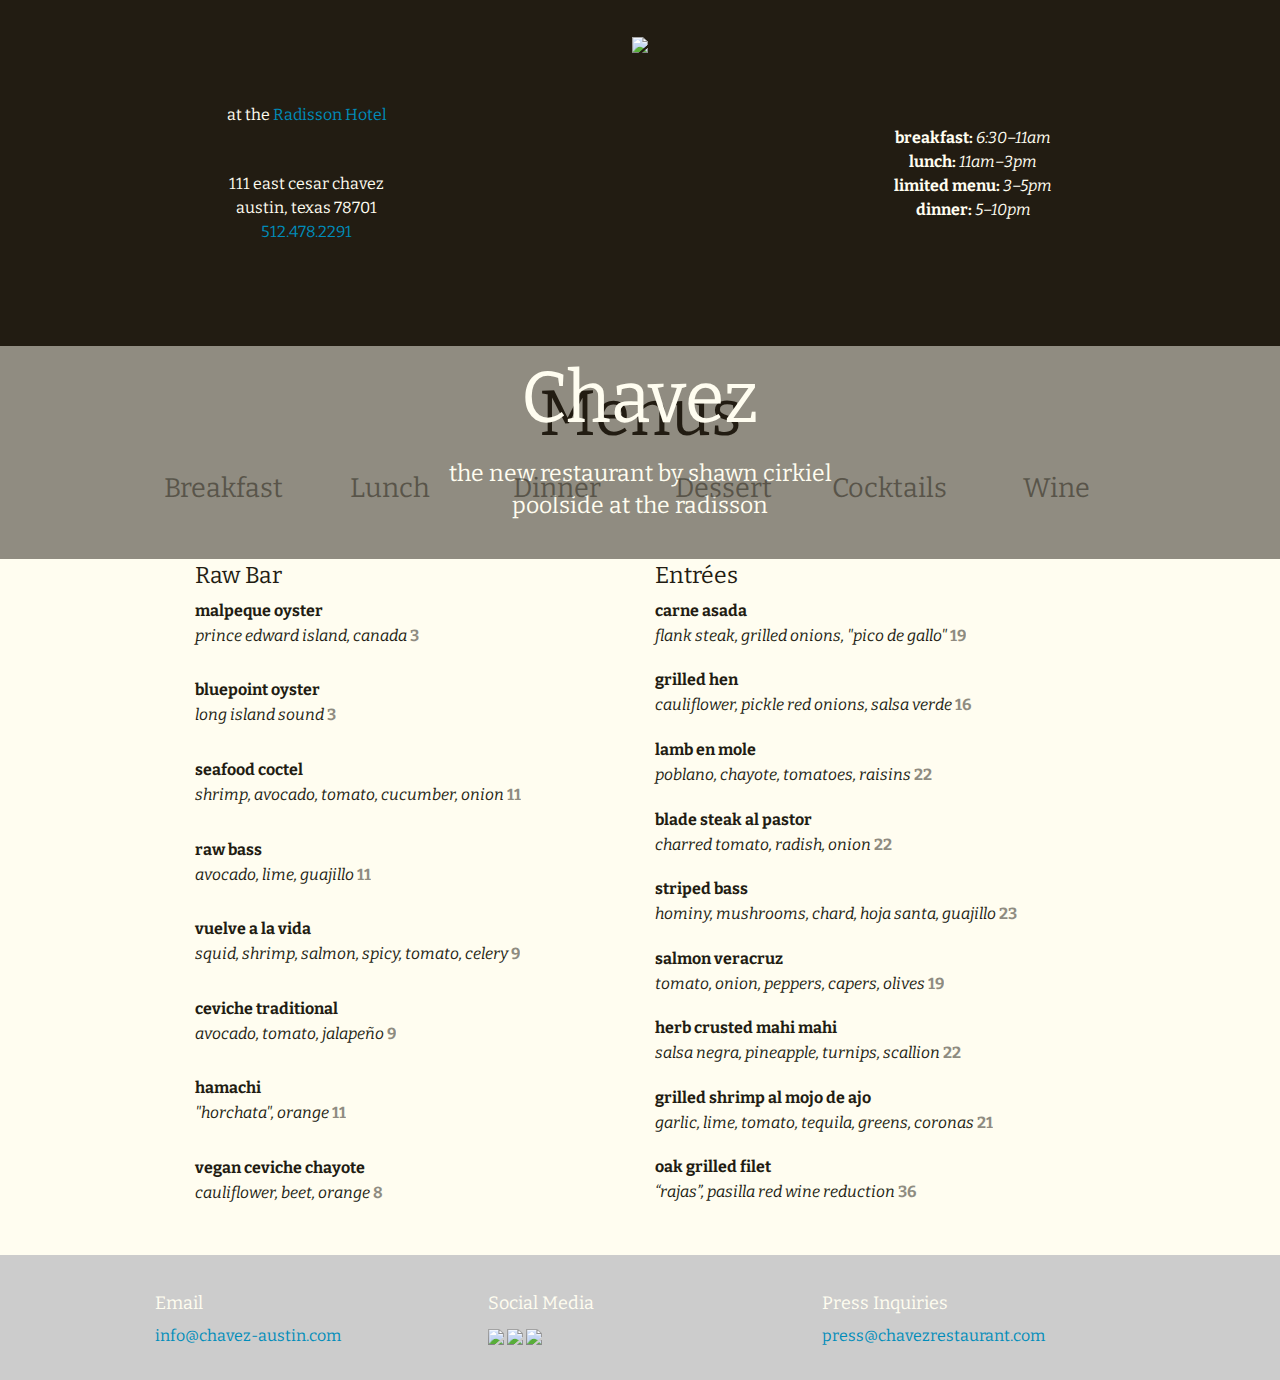
==== index.html @ 8980b1fc "first commit" ====
<!DOCTYPE html>
    <head>
        <meta charset="utf-8">
        <meta http-equiv="X-UA-Compatible" content="IE=edge">
        <title>Chavez | Restaurant by Shawn Cirkiel | at the Radisson, Austin, TX</title>
        <meta name="description" content="">
        <meta name="viewport" content="width=device-width, initial-scale=1">

        <!-- Google Fonts -->
        <!-- TODO We're going to use the Google Font 'Bitter'. https://www.google.com/fonts#UsePlace:use/Collection:Bitter Link to it here -->
        <link href='http://fonts.googleapis.com/css?family=Bitter' rel='stylesheet' type='text/css'>

        <!-- Foundation CSS -->
       <link rel="stylesheet" type="text/css" href="css/normalize.css">
       <link rel="stylesheet" type="text/css" href="css/foundation.min.css">

        <!-- If you are using Foundation Sass, keep the head from their file. -->

        <!-- Our CSS -->
        <link rel="stylesheet" type="text/css" href="css/application.css">

        <!-- Slides.js CSS -->
        <link rel="stylesheet" type="text/css" href="css/slides.css">

    </head>
    <body>

        <!-- Slide/Header Image -->
        <header>

            <!-- Tagline inside Slideshow -->
            <div class="tagline">
                <!-- Chavez name/logo -->
                <h1>Chavez</h1>
                <h4>the new restaurant by shawn cirkiel<br />poolside at the radisson</h4>
            </div>

            <div id="slides">
            <img src="images/chavez-1.jpg" alt="img1">
            <img src="images/chavez-2.jpg" alt="img2">
            <img src="images/chavez-3.jpg" alt="img3">
            <img src="images/chavez-4.jpg" alt="img4">
            <img src="images/chavez-5.jpg" alt="img5">
            <img src="images/chavez-6.jpg" alt="img6">
            <img src="images/chavez-7.jpg" alt="img7">
            <img src="images/chavez-8.jpg" alt="img8">
            <img src="images/chavez-9.jpg" alt="img9">
            <img src="images/chavez-10.jpg" alt="img10">
            <!-- TODO there are ten images in the images folder. write image tags for each of them. then wrap the images in a #slides div so that Slides JS knows how to find them -->
         </div>
        </header>

        <!-- Address, map, hours -->
        <section class="address">
            <div class="row">
            <!-- TODO add a foundation row wrapping this content. do you know why you would add it here as a div, instead of as a class on the section.address? What would happen if you did that? -->

                <!-- TODO for each of these 3 divs (location, map, hours), add foundation column classes so that they sit side by side at large screen sizes, and stack on top of each other at a small screen size -->
                    <div class="location small-4 columns">
                    <!-- TODO link to the hotel website and make the telephone a tel: link, and style this content -->
                    <p>at the <a href="http://www.radisson.com/austin-hotel-tx-78701/txaustdt/optional/chavez/detail">Radisson Hotel</a></p>
                    <br>111 east cesar chavez</br>
                    austin, texas 78701
                    <br><a href="tel:5124782291">512.478.2291</a></br>
                </div>

                    <div class="map small-4 columns">
                    <a href="goo.gl/maps/qgnVW"><img src="images/map.png"></a>
                    <!-- TODO there is a map image in the images folder, link to it and make the link to go this google map: goo.gl/maps/qgnVW -->
                </div>

                    <div class="hours small-4 columns">
                    <!-- TODO style this content. use the classes .hours-label and .hours-value to determine which part is which and style it -->
                    <br><div class="hours-label">breakfast:</div> <div class="hours-value">6:30–11am</div></br>
                    <div class="hours-label">lunch:</div> <div class="hours-value">11am–3pm</div>
                    <br><div class="hours-label">limited menu:</div> <div class="hours-value">3–5pm</div></br>
                    <div class="hours-label">dinner:</div> <div class="hours-value"> 5–10pm</div>
                </div>
            </div>
        </section>

        <!-- Menu -->
        <section class="menu">
            <div class="row">
                <h2>Menus</h2>

            <!-- TODO add a foundation row wrapping the menu-sections -->
                <!-- TODO write the following HTML for each of the menus. -->
                
                <!-- There will be 6 .menu-section divs: breakfast, lunch, dinner, dessert, cocktails, and wine. Give them an ID `menu-action-` for each section, e.g. #menu-action-breakfast

                Give them a small-2 columns so they line up appropriately next to each other.

                One of them is active in the mockup. Which one? What kind of classname would you add to show that it is active?

                The menu-action class will be used in the JavaScript later. -->
                
                <div class="menu-action menu-section small-2 columns" id="menu-action-breakfast">
                    <h3>
                        <!-- TODO later we will write JavaScript to toggle the menu sections, using this link -->
                        <a href="#">Breakfast</a>
                            <!-- TODO name of menu section -->
                        </a>
                    </h3>
                </div>

                <div class="menu-action menu-section small-2 columns" id="menu-action-lunch">
                    <h3>
                        <!-- TODO later we will write JavaScript to toggle the menu sections, using this link -->
                        <a href="#">Lunch</a>
                            <!-- TODO name of menu section -->
                        </a>
                    </h3>
                </div>

                  <div class="menu-action menu-section small-2 columns" id="menu-action-dinner">
                    <h3>
                        <!-- TODO later we will write JavaScript to toggle the menu sections, using this link -->
                        <a href="#">Dinner</a>
                            <!-- TODO name of menu section -->
                        </a>
                    </h3>
                </div>

            <div class="menu-action menu-section small-2 columns" id="menu-action-dessert">
                    <h3>
                        <!-- TODO later we will write JavaScript to toggle the menu sections, using this link -->
                        <a href="#">Dessert</a>
                            <!-- TODO name of menu section -->
                        </a>
                    </h3>
                </div>

            <div class="menu-action menu-section small-2 columns" id="menu-action-cocktails">
                    <h3>
                        <!-- TODO later we will write JavaScript to toggle the menu sections, using this link -->
                        <a href="#">Cocktails</a>
                            <!-- TODO name of menu section -->
                        </a>
                    </h3>
                </div>

            <div class="menu-action menu-section small-2 columns" id="menu-action-wine">
                    <h3>
                        <!-- TODO later we will write JavaScript to toggle the menu sections, using this link -->
                        <a href="#">Wine</a>
                            <!-- TODO name of menu section -->
                        </a>
                    </h3>
                </div>
            </div>
            <!-- TODO add a foundation row to wrap around this content -->

                <div class="row">
                <div id="menu-section-content" class="menu-section-content menu-dinner is-active">
                    <!-- TODO we'll add the dinner menu content here. Write two columns with the class .menu-group and the foundation column classes. -->
                        <div class="menu-group small-6 medium-6 large-6 columns">
                            <!-- TODO Inside each .menu-group, there should be an h4 with the title. -->
                            <h4>Raw Bar</h4>
                            <!-- TODO for each item on the menu, write a div.menu-item. -->
                                <!-- TODO for each item on the menu, write a div.menu-item. -->
                            <div class="menu-item">
                                <div class="menu-item-name">malpeque oyster
                                </div>
                                <p class="menu-item-description">prince edward island, canada
                                </p>
                                <div class="menu-item-price">3
                                </div>
                            </div>
                            
                            <div class="menu-item">
                                <div class="menu-item-name">bluepoint oyster
                                </div>
                                <p class="menu-item-description">long island sound
                                </p>
                                <div class="menu-item-price">3
                                </div>
                            </div>
                            
                            <div class="menu-item">
                                <div class="menu-item-name">seafood coctel
                                </div>
                                <p class="menu-item-description">shrimp, avocado, tomato, cucumber, onion
                                </p>
                                <div class="menu-item-price">11
                                </div>
                            </div>
                            
                            <div class="menu-item">
                                <div class="menu-item-name">raw bass
                                </div>
                                <p class="menu-item-description">avocado, lime, guajillo
                                </p>
                                <div class="menu-item-price">11
                                </div>
                            </div>
                            
                            <div class="menu-item">
                                <div class="menu-item-name">vuelve a la vida
                                </div>
                                <p class="menu-item-description">squid, shrimp, salmon, spicy, tomato, celery
                                </p>
                                <div class="menu-item-price">9
                                </div>
                            </div>
                            
                            <div class="menu-item">
                                <div class="menu-item-name">ceviche traditional
                                </div>
                                <p class="menu-item-description">avocado, tomato, jalapeño
                                </p>
                                <div class="menu-item-price">9
                                </div>
                            </div>
                            
                            <div class="menu-item">
                                <div class="menu-item-name">hamachi
                                </div>
                                <p class="menu-item-description">"horchata", orange
                                </p>
                                <div class="menu-item-price">11
                                </div>
                            </div>
                            
                            <div class="menu-item">
                                <div class="menu-item-name">vegan ceviche chayote
                                </div>
                                <p class="menu-item-description">cauliflower, beet, orange
                                </p>
                                <div class="menu-item-price">8
                                </div>
                            </div>
                        </div>

                        <div class="menu-group small-6 medium-6 large-6 columns">
                            <!-- TODO Inside each .menu-group, there should be an h4 with the title. -->
                            <h4>Entrées</h4>
                                <!-- TODO for each item on the menu, write a div.menu-item. -->
                            <div class="menu-item">
                                <!-- TODO inside each div.menu-item, there should be a div.menu-item-name, a p.menu-item-description, and a div.menu-item-price. -->
                                <div class="menu-item-name">carne asada
                                </div>
                                <p class="menu-item-description">flank steak, grilled onions, "pico de gallo"</p>
                                <div class="menu-item-price">19
                                </div>

                                <div class="menu-item-name">grilled hen
                                </div>
                                <p class="menu-item-description">cauliflower, pickle red onions, salsa verde
                                </p>
                                <div class="menu-item-price">16
                                </div>

                                <div class="menu-item-name">lamb en mole
                                </div>
                                <p class="menu-item-description">poblano, chayote, tomatoes, raisins 
                                </p>
                                <div class="menu-item-price">22
                                </div>

                                <div class="menu-item-name">blade steak al pastor
                                </div>
                                <p class="menu-item-description">charred tomato, radish, onion
                                </p>
                                <div class="menu-item-price">22
                                </div>

                                <div class="menu-item-name">striped bass
                                </div>
                                <p class="menu-item-description">hominy, mushrooms, chard, hoja santa, guajillo
                                </p>
                                <div class="menu-item-price">23
                                </div>

                                <div class="menu-item-name">salmon veracruz
                                </div>
                                <p class="menu-item-description">tomato, onion, peppers, capers, olives
                                </p>
                                <div class="menu-item-price">19
                                </div>

                                <div class="menu-item-name">herb crusted mahi mahi
                                </div>
                                <p class="menu-item-description">salsa negra, pineapple, turnips, scallion
                                </p>
                                <div class="menu-item-price">22
                                </div>

                                <div class="menu-item-name">grilled shrimp al mojo de ajo
                                </div>
                                <p class="menu-item-description">garlic, lime, tomato, tequila, greens, coronas
                                </p>
                                <div class="menu-item-price">21
                                </div>

                                <div class="menu-item-name">oak grilled filet
                                </div>
                                <p class="menu-item-description">“rajas”, pasilla red wine reduction
                                </p>
                                <div class="menu-item-price">36
                                </div>
                                <!-- TODO inside each div.menu-item, there should be a div.menu-item-name, a p.menu-item-description, and a div.menu-item-price. -->

                                <!-- TODO we are going to do ONLY the "Raw Bar" and "Entrees" section of the dinner menu for now. You can find that content in /menu-content/menu-dinner.md We'll add the rest of the menus with JSON later. -->
                        </div>
                </div>
            </div>
        </div>
        </section>

        <!-- Social media -->
        <section class="contact">
            <div class="row">
            <!-- TODO add a foundation row wrapping this content. do you know why you would add it here as a div, instead of as a class on the section.address? -->

                <!-- TODO for each of these 3 divs, add foundation columns so that they sit side by side. make them stack at small screen sizes. -->

                <div class="email small-4 columns">
                    <h5>Email</h5>
                    <!-- TODO make this an email link -->
                    <a href="mailto:info@chavez-austin.com">info@chavez-austin.com</a>
                </div>

                <div class="social small-4 columns">
                    <h5>Social Media</h5>
                    <div class="social-links">
                    <!-- TODO write a div.social-links. -->
                        <!-- TODO inside that div, write a link that links to the social media links, and use the social media images in the image folder. -->
                    <a href="http://facebook.com/ChavezATX"><img src="images/facebook.png"></a>
                    <a href="http://twitter.com/ChavezATX"><img src="images/twitter.png"></a>
                    <a href="http://instagram.com/ChavezATX"><img src="images/instagram.png"></a>
                            <!-- TODO Facebook http://facebook.com/ChavezATX -->
                            <!-- TODO Twitter http://twitter.com/ChavezATX -->
                            <!-- TODO Instagram http://instagram.com/ChavezATX -->
                        </div>
                </div>

                <div class="press columns small-4 columns">
                    <h5>Press Inquiries</h5>
                    <!-- TODO make this an email link -->
                    <a href="mailto:press@chavezrestaurant.com">press@chavezrestaurant.com</a>
                </div>
            </div>
            </div>

        </section>


        <!-- JavaScripts -->

        <!-- jQuery -->
        <script src="http://ajax.googleapis.com/ajax/libs/jquery/2.1.0/jquery.min.js"></script>

        <!-- Foundation JS -->
        <script src="/js/foundation.min.js"></script>
        <script>
            $(document).foundation();
        </script>

        <!-- Slides.js -->
        <!-- TODO link to the slides.min.js file -->
         <script src="css/slides.min.js"></script>
        <!-- TODO write the .slidesjs() code to make the slideshow work -->


    </body>
</html>
---- css/application.css ----
/* ---------------------------------------------- */
/* Styles --------------------------------------- */
/* ---------------------------------------------- */

body {
    margin: 0;
    /* TODO use the Google Font 'Bitter' */
    font-family:"Bitter";
    font-size: 100%;
}

div, h1, h2, h3, h4, h5, h6, p, ul, ol, a {
   font-family: 'Bitter'; /* TODO because we are using Foundation, we have to override Foundation's default font family. Use the Google Font 'Bitter' here. */
}

h1, h2, h3, h4, h5, h6 {
    color: #fffdf0;/* TODO make the font color of all our headers #fffdf0 */
}

/* ---------------------------------------------- */
/* Header --------------------------------------- */
/* ---------------------------------------------- */

header {}

header h1 {
    font-size: 4.5em;/* TODO make the font size larger than Foundation's default; I uesd 4.5em */
    text-shadow: rgba(34, 28, 18, 0.75);/* TODO add a text-shadow on the h1 using rgba(34, 28, 18,.75) */
}

header .tagline h4 {
    font-style: normal;/* TODO make the tagline italic; you'll have to work hard to override Foundation's font-style: normal on all headers! */
    text-shadow: rgba(34, 28, 18, 0.75);/* TODO add the same text-shadow */
}

header .tagline {
    text-align: center;/* TODO center the text */
    background: rgba(34, 28, 18, 0.5); /* I added this transparent background bar for you. */
    padding: 30px;/* TODO add some padding to give it space around the text */
    position: absolute;
    top: 35%;
    width: 100%;/* TODO absolutely position the tagline bar at top: 35%. add a width so that it goes all the way across. */
    
    /* TODO when you make the slideshow work, the tagline will get hidden. why? what line of CSS do you have to write to make it appear ABOVE the slideshow? */
}




/* ---------------------------------------------- */
/* Sections Global Styles ----------------------- */
/* ---------------------------------------------- */

section {
    padding: 2em;
    background: #ccc;
    line-height: 1.5em;
}


/* ---------------------------------------------- */
/* Address, Hours, Directions ------------------- */
/* ---------------------------------------------- */

.address {
    background: #221c12;
    color: #fffdf0;
    text-align: center;/* TODO give this section a background of #221c12 and a color of #fffdf0. make the text centered */
}

.location,
.hours {
    padding: 70px;/* TODO give these two divs some padding so that they line up with the map */
}

.hours-label { font-weight: bold; 
display: inline-block;/* TODO style these with the appropriate font styles (bold/italic) */ }
.hours-value { font-style: italic; 
display: inline-block;/* TODO style these with the appropriate font styles (bold/italic) */ }



/* ---------------------------------------------- */
/* Menu ----------------------------------------- */
/* ---------------------------------------------- */

.menu {
    color: #221c12;
    background: #fffdf0;
    padding: 20px;/* TODO give this section a color of #221c12 and a background of #fffdf0. give it some bottom padding so there's space below the text. */
}

.menu h2 {
    font-size: 4em;/* TODO make this font size larger than the Foundation default */
}

.menu h2, .menu h3, .menu h4 {
    color: #221c12; /* TODO give these headers a color of #221c12 */
}


.menu h2, .menu-section {
    text-align: center;
    }/* TODO center the text of the h2 and menu-section */

.menu-section h3 a {
    color: rgba(34, 28, 18, .5);
    bottom: 3px;
    -o-transition: 0.5s;
    -webkit-transition: 0.5s;
    -moz-transition: 0.5s;
    -ms-transition: 0.5s;
    transition: 0.5s;
    /* TODO make menu section links a semi-transparent color rgba(34, 28, 18, .75). give them a 3px bottom border and give it a bit of space */
    /* TODO give the menu section links a CSS transition so that when you hover them, the color fades in slowly */
}

.menu-section h3 a:hover{
    color: rgba(34, 28, 18, .99);
    border-bottom-color: rgba(34, 28, 18, .99); 
    /* TODO on the menu section links, when hovered, make them the same color but 100% opacity instead of 75% (.75) and make the bottom border the same color. */  
}

.menu-section h3 a:active{
    color: rgba(34, 28, 18, .99);
    /* TODO on the ACTIVE menu section links, make them look the same as hovered ones. How do you know if they are active? */
}

.menu-section-content {
    padding: 40px;/* TODO give this some space below the menu links */
}


.menu-item {
    margin-bottom: 10px; /* TODO give each menu item some bottom margin */
}

.menu-item-name {
    font-weight: bold;
    }/* TODO style the menu-item-name to be bold */

.menu-item-description {
    font-style: italic;
    display: inline-block;
    }/* TODO style the menu-item-description to be italic and be in one line with the price. You don't need to use Foundation classes to do this, but if you want to try and see, go for it! */

.menu-item-price {
    font-weight: bold;
    opacity: 0.5;
    display: inline-block;
    }/* TODO style the menu-item-price to be bold, 50% opacity, in line with the description but have some space to the left of it. */


.menu-item-name-no-description {
    display:inline;
}

/* ---------------------------------------------- */
/* Social Media/Contact ------------------------- */
/* ---------------------------------------------- */

.contact {
    /* TODO add the dark brown background color, and the background image symbols-bottom. Change the background-position so that the bottom of it shows (where the symbols start to fade out). */
    /* TODO add some top and bottom padding so that the content doesn't overlap the background image. Note how the padding changes the location of the background image. */
}

/* TODO make the .social-links links be displayed in a row with some space between them. make them 50% opacity, and fade to 100% opacity when you hover over them. */
---- css/slides.css ----
/* SlidesJS */
/* These styles are required if you'd like a responsive slideshow */
  

    /* Prevent the slideshow from flashing on load */
    #slides {
        display: none;
        position: relative;
        background: #fffdf0;
    }

    .slidesjs-pagination {
        display: none;
    }

    .slidesjs-navigation {
        margin: -10px 0 0 0;
        position: absolute;
        top: 50%; z-index: 9999;
    }

    .slidesjs-previous {
        display: block;
        width: 29px; height: 44px;
        text-indent: -9999px;
        left: 50px;
        background: url('../images/slide-prev.png') no-repeat;
    }

    .slidesjs-next {
        display: block;
        width: 29px; height: 44px;
        text-indent: -9999px;
        right: 50px;
        background: url('../images/slide-next.png') no-repeat;
    }


    /* Media quires for a responsive layout */

    /* For tablets & smart phones */
    @media (max-width: 767px) {
      body {
        padding-left: 10px;
        padding-right: 10px;
      }
      .container {
        width: auto
      }
    }

    /* For smartphones */
    @media (max-width: 480px) {
      .container {
        width: auto
      }
    }

    /* For smaller displays like laptops */
    @media (min-width: 768px) and (max-width: 979px) {
      .container {
        width: 724px
      }
    }

    /* For larger displays */
    @media (min-width: 1200px) {
      .container {
        width: 1170px
      }
    }
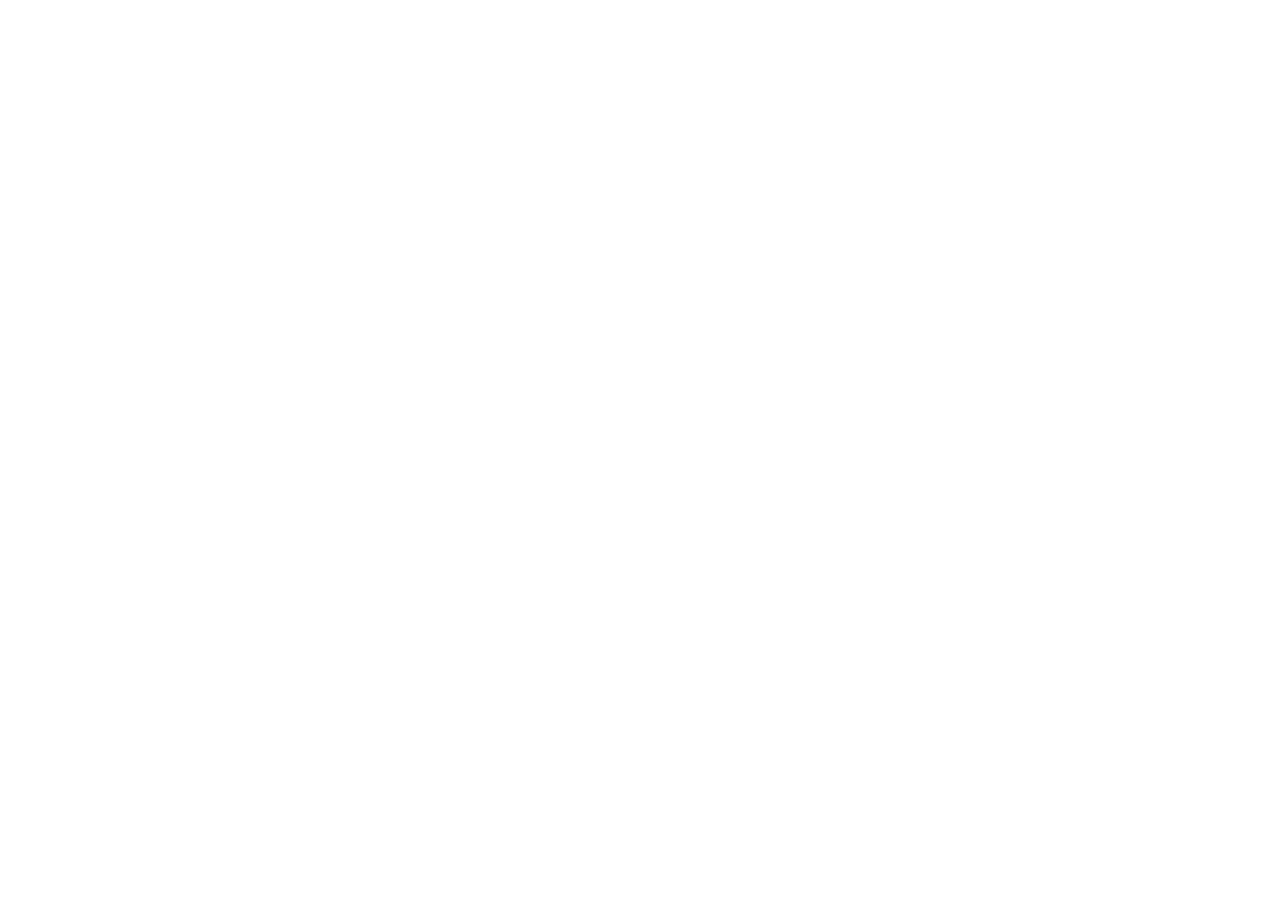
==== commit cbfe7034: "second commit" ====
--- a/index.html
+++ b/index.html
@@ -2,7 +2,7 @@
     <head>
         <meta charset="utf-8">
         <meta http-equiv="X-UA-Compatible" content="IE=edge">
-        <title>Chavez | Restaurant by Shawn Cirkiel | at the Radisson, Austin, TX</title>
+        <title>yay puppy, your destination for awesome puppy prodcts/title>
         <meta name="description" content="">
         <meta name="viewport" content="width=device-width, initial-scale=1">
 
@@ -31,21 +31,11 @@
             <!-- Tagline inside Slideshow -->
             <div class="tagline">
                 <!-- Chavez name/logo -->
-                <h1>Chavez</h1>
+                <h1>Yay Puppy</h1>
                 <h4>the new restaurant by shawn cirkiel<br />poolside at the radisson</h4>
             </div>
 
-            <div id="slides">
-            <img src="images/chavez-1.jpg" alt="img1">
-            <img src="images/chavez-2.jpg" alt="img2">
-            <img src="images/chavez-3.jpg" alt="img3">
-            <img src="images/chavez-4.jpg" alt="img4">
-            <img src="images/chavez-5.jpg" alt="img5">
-            <img src="images/chavez-6.jpg" alt="img6">
-            <img src="images/chavez-7.jpg" alt="img7">
-            <img src="images/chavez-8.jpg" alt="img8">
-            <img src="images/chavez-9.jpg" alt="img9">
-            <img src="images/chavez-10.jpg" alt="img10">
+            <img src="pitbullheader.jpg">
             <!-- TODO there are ten images in the images folder. write image tags for each of them. then wrap the images in a #slides div so that Slides JS knows how to find them -->
          </div>
         </header>
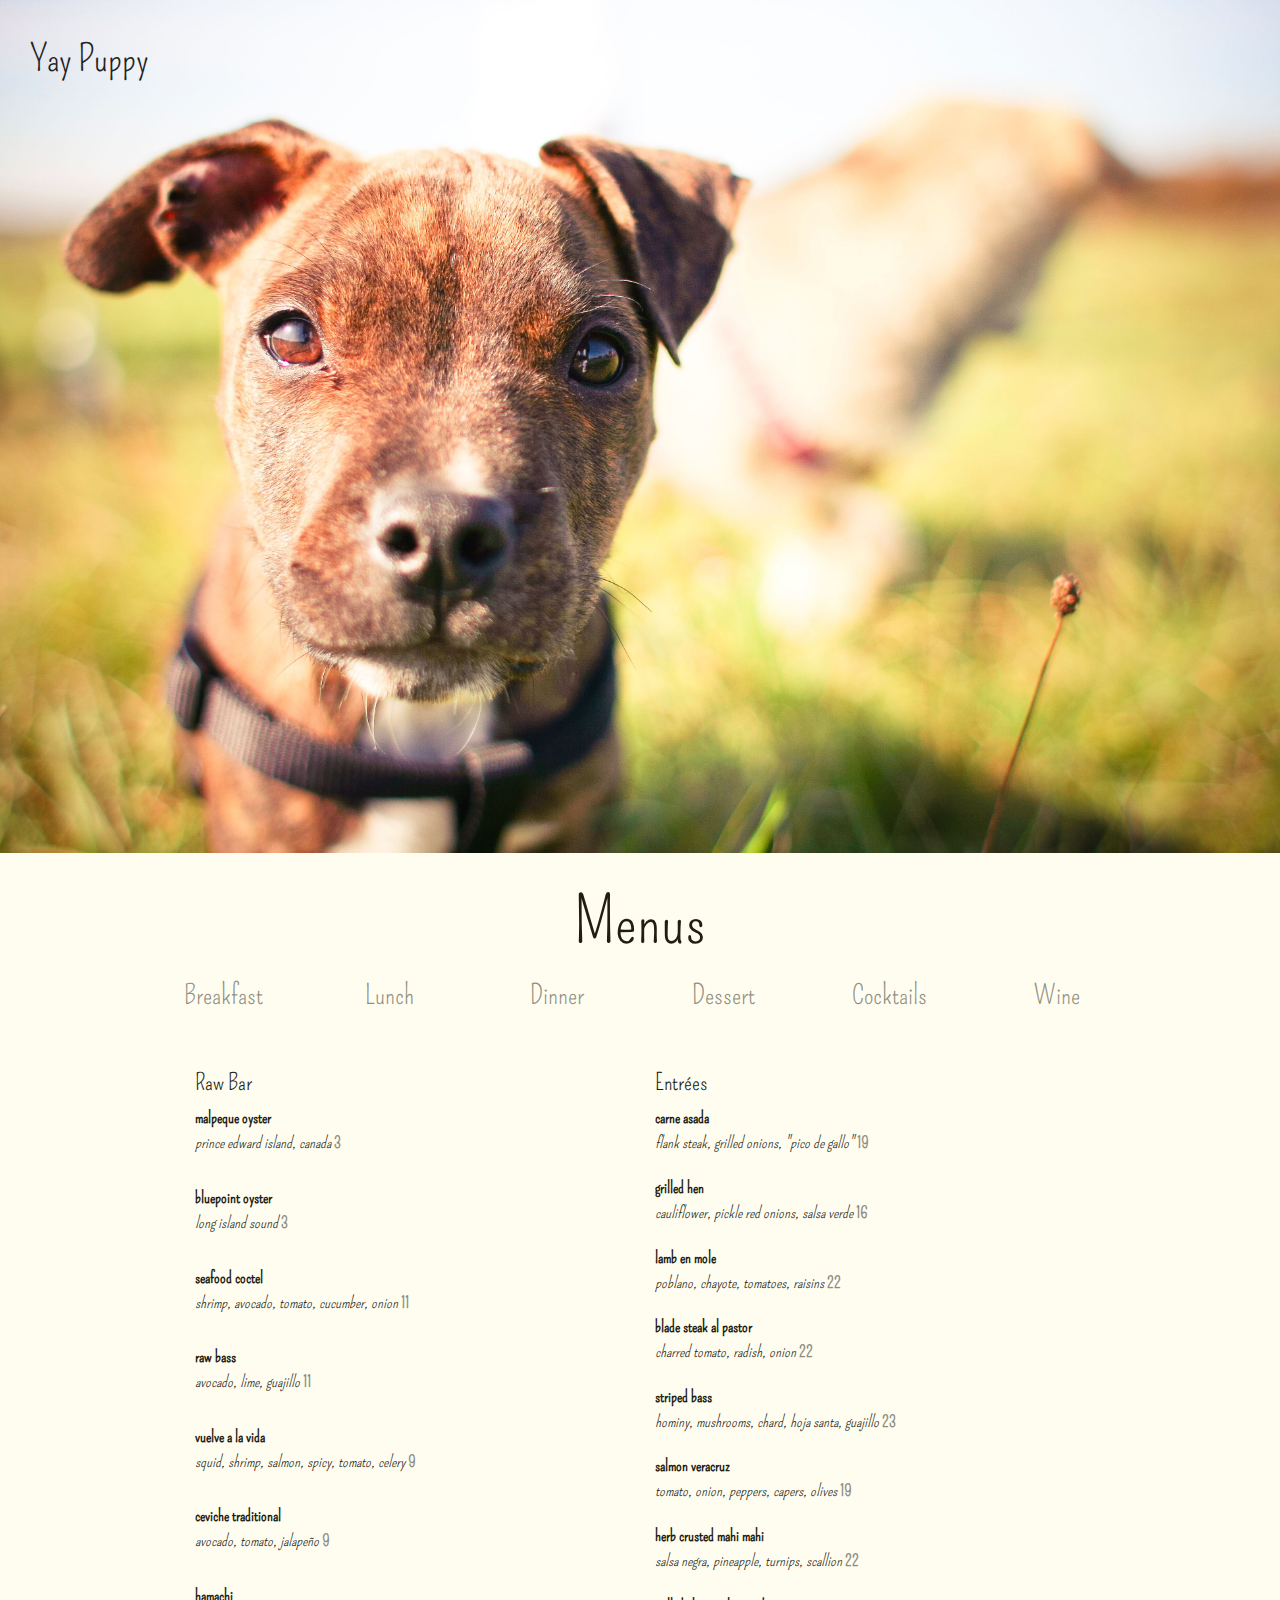
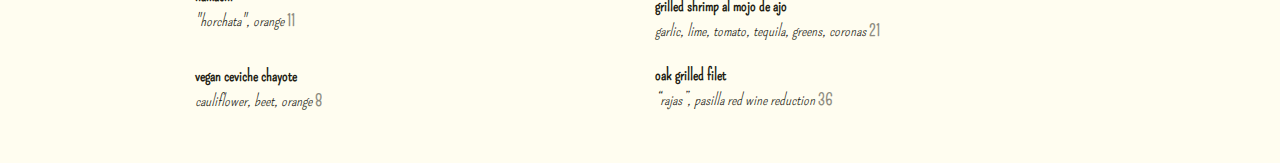
==== commit eaee5d34: "editing header" ====
--- a/index.html
+++ b/index.html
@@ -2,13 +2,13 @@
     <head>
         <meta charset="utf-8">
         <meta http-equiv="X-UA-Compatible" content="IE=edge">
-        <title>yay puppy, your destination for awesome puppy prodcts/title>
+        <title>yay puppy // items for your pup</title>
         <meta name="description" content="">
         <meta name="viewport" content="width=device-width, initial-scale=1">
 
         <!-- Google Fonts -->
         <!-- TODO We're going to use the Google Font 'Bitter'. https://www.google.com/fonts#UsePlace:use/Collection:Bitter Link to it here -->
-        <link href='http://fonts.googleapis.com/css?family=Bitter' rel='stylesheet' type='text/css'>
+        <link href='http://fonts.googleapis.com/css?family=Pompiere' rel='stylesheet' type='text/css'>
 
         <!-- Foundation CSS -->
        <link rel="stylesheet" type="text/css" href="css/normalize.css">
@@ -27,292 +27,17 @@
 
         <!-- Slide/Header Image -->
         <header>
-
-            <!-- Tagline inside Slideshow -->
-            <div class="tagline">
-                <!-- Chavez name/logo -->
-                <h1>Yay Puppy</h1>
-                <h4>the new restaurant by shawn cirkiel<br />poolside at the radisson</h4>
+                <div class="tagline">
+                <h2>Yay Puppy</h2>
             </div>
-
-            <img src="pitbullheader.jpg">
+            
+            <img src="images/pitbullheader-compressed.jpg">
             <!-- TODO there are ten images in the images folder. write image tags for each of them. then wrap the images in a #slides div so that Slides JS knows how to find them -->
          </div>
-        </header>
-
-        <!-- Address, map, hours -->
-        <section class="address">
-            <div class="row">
-            <!-- TODO add a foundation row wrapping this content. do you know why you would add it here as a div, instead of as a class on the section.address? What would happen if you did that? -->
-
-                <!-- TODO for each of these 3 divs (location, map, hours), add foundation column classes so that they sit side by side at large screen sizes, and stack on top of each other at a small screen size -->
-                    <div class="location small-4 columns">
-                    <!-- TODO link to the hotel website and make the telephone a tel: link, and style this content -->
-                    <p>at the <a href="http://www.radisson.com/austin-hotel-tx-78701/txaustdt/optional/chavez/detail">Radisson Hotel</a></p>
-                    <br>111 east cesar chavez</br>
-                    austin, texas 78701
-                    <br><a href="tel:5124782291">512.478.2291</a></br>
-                </div>
-
-                    <div class="map small-4 columns">
-                    <a href="goo.gl/maps/qgnVW"><img src="images/map.png"></a>
-                    <!-- TODO there is a map image in the images folder, link to it and make the link to go this google map: goo.gl/maps/qgnVW -->
-                </div>
-
-                    <div class="hours small-4 columns">
-                    <!-- TODO style this content. use the classes .hours-label and .hours-value to determine which part is which and style it -->
-                    <br><div class="hours-label">breakfast:</div> <div class="hours-value">6:30–11am</div></br>
-                    <div class="hours-label">lunch:</div> <div class="hours-value">11am–3pm</div>
-                    <br><div class="hours-label">limited menu:</div> <div class="hours-value">3–5pm</div></br>
-                    <div class="hours-label">dinner:</div> <div class="hours-value"> 5–10pm</div>
-                </div>
-            </div>
-        </section>
-
-        <!-- Menu -->
-        <section class="menu">
-            <div class="row">
-                <h2>Menus</h2>
-
-            <!-- TODO add a foundation row wrapping the menu-sections -->
-                <!-- TODO write the following HTML for each of the menus. -->
-                
-                <!-- There will be 6 .menu-section divs: breakfast, lunch, dinner, dessert, cocktails, and wine. Give them an ID `menu-action-` for each section, e.g. #menu-action-breakfast
-
-                Give them a small-2 columns so they line up appropriately next to each other.
-
-                One of them is active in the mockup. Which one? What kind of classname would you add to show that it is active?
-
-                The menu-action class will be used in the JavaScript later. -->
-                
-                <div class="menu-action menu-section small-2 columns" id="menu-action-breakfast">
-                    <h3>
-                        <!-- TODO later we will write JavaScript to toggle the menu sections, using this link -->
-                        <a href="#">Breakfast</a>
-                            <!-- TODO name of menu section -->
-                        </a>
-                    </h3>
-                </div>
-
-                <div class="menu-action menu-section small-2 columns" id="menu-action-lunch">
-                    <h3>
-                        <!-- TODO later we will write JavaScript to toggle the menu sections, using this link -->
-                        <a href="#">Lunch</a>
-                            <!-- TODO name of menu section -->
-                        </a>
-                    </h3>
-                </div>
-
-                  <div class="menu-action menu-section small-2 columns" id="menu-action-dinner">
-                    <h3>
-                        <!-- TODO later we will write JavaScript to toggle the menu sections, using this link -->
-                        <a href="#">Dinner</a>
-                            <!-- TODO name of menu section -->
-                        </a>
-                    </h3>
-                </div>
-
-            <div class="menu-action menu-section small-2 columns" id="menu-action-dessert">
-                    <h3>
-                        <!-- TODO later we will write JavaScript to toggle the menu sections, using this link -->
-                        <a href="#">Dessert</a>
-                            <!-- TODO name of menu section -->
-                        </a>
-                    </h3>
-                </div>
-
-            <div class="menu-action menu-section small-2 columns" id="menu-action-cocktails">
-                    <h3>
-                        <!-- TODO later we will write JavaScript to toggle the menu sections, using this link -->
-                        <a href="#">Cocktails</a>
-                            <!-- TODO name of menu section -->
-                        </a>
-                    </h3>
-                </div>
-
-            <div class="menu-action menu-section small-2 columns" id="menu-action-wine">
-                    <h3>
-                        <!-- TODO later we will write JavaScript to toggle the menu sections, using this link -->
-                        <a href="#">Wine</a>
-                            <!-- TODO name of menu section -->
-                        </a>
-                    </h3>
-                </div>
-            </div>
-            <!-- TODO add a foundation row to wrap around this content -->
-
-                <div class="row">
-                <div id="menu-section-content" class="menu-section-content menu-dinner is-active">
-                    <!-- TODO we'll add the dinner menu content here. Write two columns with the class .menu-group and the foundation column classes. -->
-                        <div class="menu-group small-6 medium-6 large-6 columns">
-                            <!-- TODO Inside each .menu-group, there should be an h4 with the title. -->
-                            <h4>Raw Bar</h4>
-                            <!-- TODO for each item on the menu, write a div.menu-item. -->
-                                <!-- TODO for each item on the menu, write a div.menu-item. -->
-                            <div class="menu-item">
-                                <div class="menu-item-name">malpeque oyster
-                                </div>
-                                <p class="menu-item-description">prince edward island, canada
-                                </p>
-                                <div class="menu-item-price">3
-                                </div>
-                            </div>
-                            
-                            <div class="menu-item">
-                                <div class="menu-item-name">bluepoint oyster
-                                </div>
-                                <p class="menu-item-description">long island sound
-                                </p>
-                                <div class="menu-item-price">3
-                                </div>
-                            </div>
-                            
-                            <div class="menu-item">
-                                <div class="menu-item-name">seafood coctel
-                                </div>
-                                <p class="menu-item-description">shrimp, avocado, tomato, cucumber, onion
-                                </p>
-                                <div class="menu-item-price">11
-                                </div>
-                            </div>
-                            
-                            <div class="menu-item">
-                                <div class="menu-item-name">raw bass
-                                </div>
-                                <p class="menu-item-description">avocado, lime, guajillo
-                                </p>
-                                <div class="menu-item-price">11
-                                </div>
-                            </div>
-                            
-                            <div class="menu-item">
-                                <div class="menu-item-name">vuelve a la vida
-                                </div>
-                                <p class="menu-item-description">squid, shrimp, salmon, spicy, tomato, celery
-                                </p>
-                                <div class="menu-item-price">9
-                                </div>
-                            </div>
-                            
-                            <div class="menu-item">
-                                <div class="menu-item-name">ceviche traditional
-                                </div>
-                                <p class="menu-item-description">avocado, tomato, jalapeño
-                                </p>
-                                <div class="menu-item-price">9
-                                </div>
-                            </div>
-                            
-                            <div class="menu-item">
-                                <div class="menu-item-name">hamachi
-                                </div>
-                                <p class="menu-item-description">"horchata", orange
-                                </p>
-                                <div class="menu-item-price">11
-                                </div>
-                            </div>
-                            
-                            <div class="menu-item">
-                                <div class="menu-item-name">vegan ceviche chayote
-                                </div>
-                                <p class="menu-item-description">cauliflower, beet, orange
-                                </p>
-                                <div class="menu-item-price">8
-                                </div>
-                            </div>
-                        </div>
-
-                        <div class="menu-group small-6 medium-6 large-6 columns">
-                            <!-- TODO Inside each .menu-group, there should be an h4 with the title. -->
-                            <h4>Entrées</h4>
-                                <!-- TODO for each item on the menu, write a div.menu-item. -->
-                            <div class="menu-item">
-                                <!-- TODO inside each div.menu-item, there should be a div.menu-item-name, a p.menu-item-description, and a div.menu-item-price. -->
-                                <div class="menu-item-name">carne asada
-                                </div>
-                                <p class="menu-item-description">flank steak, grilled onions, "pico de gallo"</p>
-                                <div class="menu-item-price">19
-                                </div>
-
-                                <div class="menu-item-name">grilled hen
-                                </div>
-                                <p class="menu-item-description">cauliflower, pickle red onions, salsa verde
-                                </p>
-                                <div class="menu-item-price">16
-                                </div>
-
-                                <div class="menu-item-name">lamb en mole
-                                </div>
-                                <p class="menu-item-description">poblano, chayote, tomatoes, raisins 
-                                </p>
-                                <div class="menu-item-price">22
-                                </div>
-
-                                <div class="menu-item-name">blade steak al pastor
-                                </div>
-                                <p class="menu-item-description">charred tomato, radish, onion
-                                </p>
-                                <div class="menu-item-price">22
-                                </div>
-
-                                <div class="menu-item-name">striped bass
-                                </div>
-                                <p class="menu-item-description">hominy, mushrooms, chard, hoja santa, guajillo
-                                </p>
-                                <div class="menu-item-price">23
-                                </div>
-
-                                <div class="menu-item-name">salmon veracruz
-                                </div>
-                                <p class="menu-item-description">tomato, onion, peppers, capers, olives
-                                </p>
-                                <div class="menu-item-price">19
-                                </div>
-
-                                <div class="menu-item-name">herb crusted mahi mahi
-                                </div>
-                                <p class="menu-item-description">salsa negra, pineapple, turnips, scallion
-                                </p>
-                                <div class="menu-item-price">22
-                                </div>
-
-                                <div class="menu-item-name">grilled shrimp al mojo de ajo
-                                </div>
-                                <p class="menu-item-description">garlic, lime, tomato, tequila, greens, coronas
-                                </p>
-                                <div class="menu-item-price">21
-                                </div>
-
-                                <div class="menu-item-name">oak grilled filet
-                                </div>
-                                <p class="menu-item-description">“rajas”, pasilla red wine reduction
-                                </p>
-                                <div class="menu-item-price">36
-                                </div>
-                                <!-- TODO inside each div.menu-item, there should be a div.menu-item-name, a p.menu-item-description, and a div.menu-item-price. -->
-
-                                <!-- TODO we are going to do ONLY the "Raw Bar" and "Entrees" section of the dinner menu for now. You can find that content in /menu-content/menu-dinner.md We'll add the rest of the menus with JSON later. -->
-                        </div>
-                </div>
-            </div>
-        </div>
-        </section>
-
-        <!-- Social media -->
-        <section class="contact">
-            <div class="row">
-            <!-- TODO add a foundation row wrapping this content. do you know why you would add it here as a div, instead of as a class on the section.address? -->
-
-                <!-- TODO for each of these 3 divs, add foundation columns so that they sit side by side. make them stack at small screen sizes. -->
-
-                <div class="email small-4 columns">
-                    <h5>Email</h5>
-                    <!-- TODO make this an email link -->
-                    <a href="mailto:info@chavez-austin.com">info@chavez-austin.com</a>
-                </div>
-
-                <div class="social small-4 columns">
-                    <h5>Social Media</h5>
+
+          <!-- Social media -->
+        <div class="contact">
+
                     <div class="social-links">
                     <!-- TODO write a div.social-links. -->
                         <!-- TODO inside that div, write a link that links to the social media links, and use the social media images in the image folder. -->
@@ -323,18 +48,247 @@
                             <!-- TODO Twitter http://twitter.com/ChavezATX -->
                             <!-- TODO Instagram http://instagram.com/ChavezATX -->
                         </div>
-                </div>
-
-                <div class="press columns small-4 columns">
-                    <h5>Press Inquiries</h5>
-                    <!-- TODO make this an email link -->
-                    <a href="mailto:press@chavezrestaurant.com">press@chavezrestaurant.com</a>
+
+                    <h5>Products</h5>
+                    <h5>Contact Us</h5>
+                    <h5>About Us</h5>
+                </div>
+
+        </div>
+
+        </header>
+
+
+        <!-- Menu -->
+        <section class="menu">
+            <div class="row">
+                <h2>Menus</h2>
+
+            <!-- TODO add a foundation row wrapping the menu-sections -->
+                <!-- TODO write the following HTML for each of the menus. -->
+                
+                <!-- There will be 6 .menu-section divs: breakfast, lunch, dinner, dessert, cocktails, and wine. Give them an ID `menu-action-` for each section, e.g. #menu-action-breakfast
+
+                Give them a small-2 columns so they line up appropriately next to each other.
+
+                One of them is active in the mockup. Which one? What kind of classname would you add to show that it is active?
+
+                The menu-action class will be used in the JavaScript later. -->
+                
+                <div class="menu-action menu-section small-2 columns" id="menu-action-breakfast">
+                    <h3>
+                        <!-- TODO later we will write JavaScript to toggle the menu sections, using this link -->
+                        <a href="#">Breakfast</a>
+                            <!-- TODO name of menu section -->
+                        </a>
+                    </h3>
+                </div>
+
+                <div class="menu-action menu-section small-2 columns" id="menu-action-lunch">
+                    <h3>
+                        <!-- TODO later we will write JavaScript to toggle the menu sections, using this link -->
+                        <a href="#">Lunch</a>
+                            <!-- TODO name of menu section -->
+                        </a>
+                    </h3>
+                </div>
+
+                  <div class="menu-action menu-section small-2 columns" id="menu-action-dinner">
+                    <h3>
+                        <!-- TODO later we will write JavaScript to toggle the menu sections, using this link -->
+                        <a href="#">Dinner</a>
+                            <!-- TODO name of menu section -->
+                        </a>
+                    </h3>
+                </div>
+
+            <div class="menu-action menu-section small-2 columns" id="menu-action-dessert">
+                    <h3>
+                        <!-- TODO later we will write JavaScript to toggle the menu sections, using this link -->
+                        <a href="#">Dessert</a>
+                            <!-- TODO name of menu section -->
+                        </a>
+                    </h3>
+                </div>
+
+            <div class="menu-action menu-section small-2 columns" id="menu-action-cocktails">
+                    <h3>
+                        <!-- TODO later we will write JavaScript to toggle the menu sections, using this link -->
+                        <a href="#">Cocktails</a>
+                            <!-- TODO name of menu section -->
+                        </a>
+                    </h3>
+                </div>
+
+            <div class="menu-action menu-section small-2 columns" id="menu-action-wine">
+                    <h3>
+                        <!-- TODO later we will write JavaScript to toggle the menu sections, using this link -->
+                        <a href="#">Wine</a>
+                            <!-- TODO name of menu section -->
+                        </a>
+                    </h3>
                 </div>
             </div>
+            <!-- TODO add a foundation row to wrap around this content -->
+
+                <div class="row">
+                <div id="menu-section-content" class="menu-section-content menu-dinner is-active">
+                    <!-- TODO we'll add the dinner menu content here. Write two columns with the class .menu-group and the foundation column classes. -->
+                        <div class="menu-group small-6 medium-6 large-6 columns">
+                            <!-- TODO Inside each .menu-group, there should be an h4 with the title. -->
+                            <h4>Raw Bar</h4>
+                            <!-- TODO for each item on the menu, write a div.menu-item. -->
+                                <!-- TODO for each item on the menu, write a div.menu-item. -->
+                            <div class="menu-item">
+                                <div class="menu-item-name">malpeque oyster
+                                </div>
+                                <p class="menu-item-description">prince edward island, canada
+                                </p>
+                                <div class="menu-item-price">3
+                                </div>
+                            </div>
+                            
+                            <div class="menu-item">
+                                <div class="menu-item-name">bluepoint oyster
+                                </div>
+                                <p class="menu-item-description">long island sound
+                                </p>
+                                <div class="menu-item-price">3
+                                </div>
+                            </div>
+                            
+                            <div class="menu-item">
+                                <div class="menu-item-name">seafood coctel
+                                </div>
+                                <p class="menu-item-description">shrimp, avocado, tomato, cucumber, onion
+                                </p>
+                                <div class="menu-item-price">11
+                                </div>
+                            </div>
+                            
+                            <div class="menu-item">
+                                <div class="menu-item-name">raw bass
+                                </div>
+                                <p class="menu-item-description">avocado, lime, guajillo
+                                </p>
+                                <div class="menu-item-price">11
+                                </div>
+                            </div>
+                            
+                            <div class="menu-item">
+                                <div class="menu-item-name">vuelve a la vida
+                                </div>
+                                <p class="menu-item-description">squid, shrimp, salmon, spicy, tomato, celery
+                                </p>
+                                <div class="menu-item-price">9
+                                </div>
+                            </div>
+                            
+                            <div class="menu-item">
+                                <div class="menu-item-name">ceviche traditional
+                                </div>
+                                <p class="menu-item-description">avocado, tomato, jalapeño
+                                </p>
+                                <div class="menu-item-price">9
+                                </div>
+                            </div>
+                            
+                            <div class="menu-item">
+                                <div class="menu-item-name">hamachi
+                                </div>
+                                <p class="menu-item-description">"horchata", orange
+                                </p>
+                                <div class="menu-item-price">11
+                                </div>
+                            </div>
+                            
+                            <div class="menu-item">
+                                <div class="menu-item-name">vegan ceviche chayote
+                                </div>
+                                <p class="menu-item-description">cauliflower, beet, orange
+                                </p>
+                                <div class="menu-item-price">8
+                                </div>
+                            </div>
+                        </div>
+
+                        <div class="menu-group small-6 medium-6 large-6 columns">
+                            <!-- TODO Inside each .menu-group, there should be an h4 with the title. -->
+                            <h4>Entrées</h4>
+                                <!-- TODO for each item on the menu, write a div.menu-item. -->
+                            <div class="menu-item">
+                                <!-- TODO inside each div.menu-item, there should be a div.menu-item-name, a p.menu-item-description, and a div.menu-item-price. -->
+                                <div class="menu-item-name">carne asada
+                                </div>
+                                <p class="menu-item-description">flank steak, grilled onions, "pico de gallo"</p>
+                                <div class="menu-item-price">19
+                                </div>
+
+                                <div class="menu-item-name">grilled hen
+                                </div>
+                                <p class="menu-item-description">cauliflower, pickle red onions, salsa verde
+                                </p>
+                                <div class="menu-item-price">16
+                                </div>
+
+                                <div class="menu-item-name">lamb en mole
+                                </div>
+                                <p class="menu-item-description">poblano, chayote, tomatoes, raisins 
+                                </p>
+                                <div class="menu-item-price">22
+                                </div>
+
+                                <div class="menu-item-name">blade steak al pastor
+                                </div>
+                                <p class="menu-item-description">charred tomato, radish, onion
+                                </p>
+                                <div class="menu-item-price">22
+                                </div>
+
+                                <div class="menu-item-name">striped bass
+                                </div>
+                                <p class="menu-item-description">hominy, mushrooms, chard, hoja santa, guajillo
+                                </p>
+                                <div class="menu-item-price">23
+                                </div>
+
+                                <div class="menu-item-name">salmon veracruz
+                                </div>
+                                <p class="menu-item-description">tomato, onion, peppers, capers, olives
+                                </p>
+                                <div class="menu-item-price">19
+                                </div>
+
+                                <div class="menu-item-name">herb crusted mahi mahi
+                                </div>
+                                <p class="menu-item-description">salsa negra, pineapple, turnips, scallion
+                                </p>
+                                <div class="menu-item-price">22
+                                </div>
+
+                                <div class="menu-item-name">grilled shrimp al mojo de ajo
+                                </div>
+                                <p class="menu-item-description">garlic, lime, tomato, tequila, greens, coronas
+                                </p>
+                                <div class="menu-item-price">21
+                                </div>
+
+                                <div class="menu-item-name">oak grilled filet
+                                </div>
+                                <p class="menu-item-description">“rajas”, pasilla red wine reduction
+                                </p>
+                                <div class="menu-item-price">36
+                                </div>
+                                <!-- TODO inside each div.menu-item, there should be a div.menu-item-name, a p.menu-item-description, and a div.menu-item-price. -->
+
+                                <!-- TODO we are going to do ONLY the "Raw Bar" and "Entrees" section of the dinner menu for now. You can find that content in /menu-content/menu-dinner.md We'll add the rest of the menus with JSON later. -->
+                        </div>
+                </div>
             </div>
-
+        </div>
         </section>
 
+    
 
         <!-- JavaScripts -->
 
@@ -347,11 +301,5 @@
             $(document).foundation();
         </script>
 
-        <!-- Slides.js -->
-        <!-- TODO link to the slides.min.js file -->
-         <script src="css/slides.min.js"></script>
-        <!-- TODO write the .slidesjs() code to make the slideshow work -->
-
-
     </body>
 </html>
--- a/css/application.css
+++ b/css/application.css
@@ -5,16 +5,12 @@
 body {
     margin: 0;
     /* TODO use the Google Font 'Bitter' */
-    font-family:"Bitter";
+    font-family:"Pompiere";
     font-size: 100%;
 }
 
 div, h1, h2, h3, h4, h5, h6, p, ul, ol, a {
-   font-family: 'Bitter'; /* TODO because we are using Foundation, we have to override Foundation's default font family. Use the Google Font 'Bitter' here. */
-}
-
-h1, h2, h3, h4, h5, h6 {
-    color: #fffdf0;/* TODO make the font color of all our headers #fffdf0 */
+   font-family: 'Pompiere'; /* TODO because we are using Foundation, we have to override Foundation's default font family. Use the Google Font 'Bitter' here. */
 }
 
 /* ---------------------------------------------- */
@@ -34,16 +30,20 @@
 }
 
 header .tagline {
-    text-align: center;/* TODO center the text */
-    background: rgba(34, 28, 18, 0.5); /* I added this transparent background bar for you. */
+    color: #000000;
+    float: left;
+    background: rgba(34, 28, 18, 0); /* I added this transparent background bar for you. */
     padding: 30px;/* TODO add some padding to give it space around the text */
     position: absolute;
-    top: 35%;
-    width: 100%;/* TODO absolutely position the tagline bar at top: 35%. add a width so that it goes all the way across. */
-    
-    /* TODO when you make the slideshow work, the tagline will get hidden. why? what line of CSS do you have to write to make it appear ABOVE the slideshow? */
 }
 
+header .contact {
+    color: #000000;
+    float: right;
+    background: rgba(34, 28, 18, 0); /* I added this transparent background bar for you. */
+    position: absolute;
+    display: inline-block;
+}
 
 
 
@@ -159,9 +159,5 @@
 /* Social Media/Contact ------------------------- */
 /* ---------------------------------------------- */
 
-.contact {
-    /* TODO add the dark brown background color, and the background image symbols-bottom. Change the background-position so that the bottom of it shows (where the symbols start to fade out). */
-    /* TODO add some top and bottom padding so that the content doesn't overlap the background image. Note how the padding changes the location of the background image. */
-}
 
 /* TODO make the .social-links links be displayed in a row with some space between them. make them 50% opacity, and fade to 100% opacity when you hover over them. */
